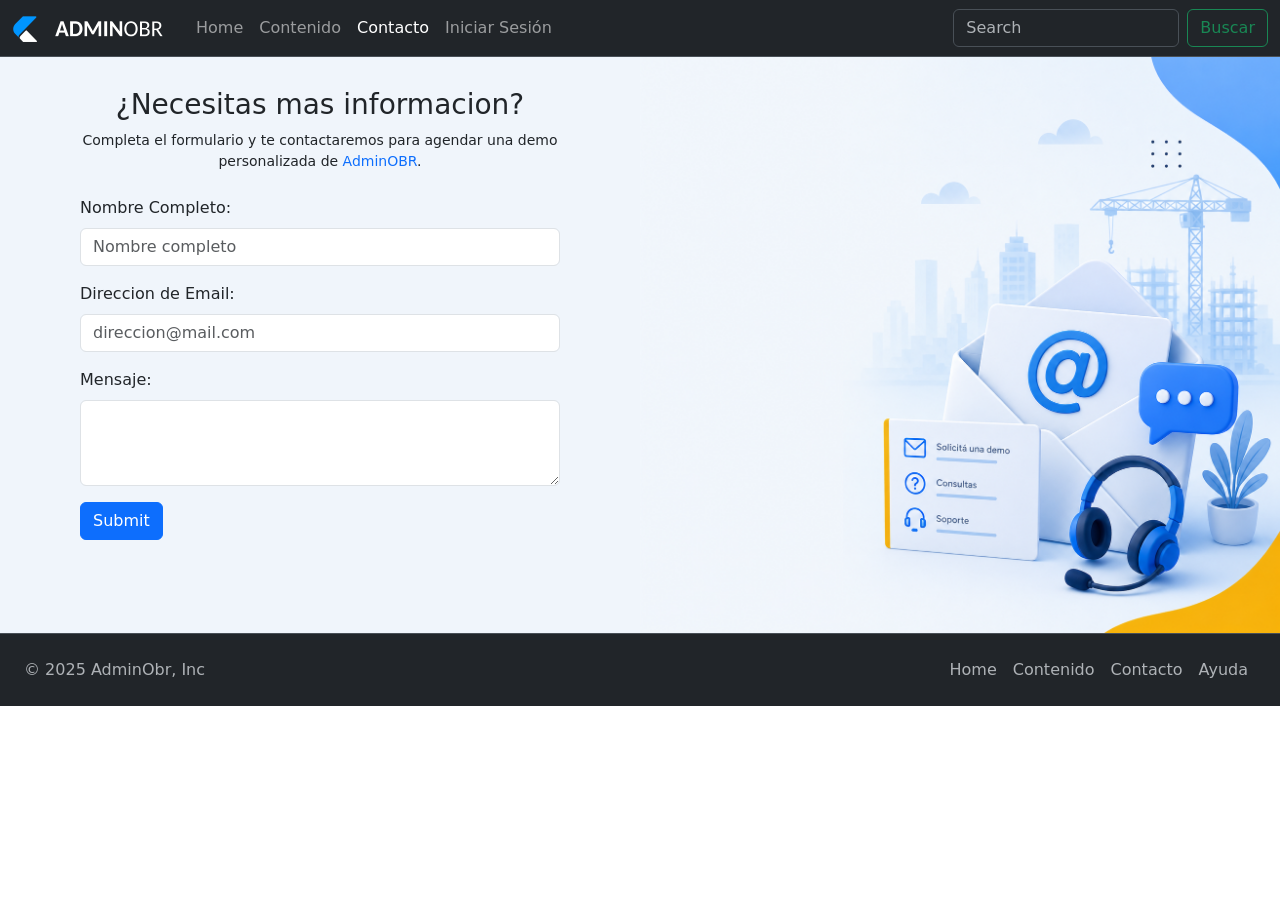
==== contacto.html @ 95350def "agrego páginas contacto y contenido, imágenes y actualizo index.html" ====
<!DOCTYPE html>
<html lang="es">

<head>
    <meta charset="UTF-8">
    <meta name="viewport" content="width=device-width, initial-scale=1.0">
    <meta name="description" content="Una página sobre tecnología">
    <meta name="keywords" content="app, android">
    <meta name="author" content="Walter Sebastian Paul">
    <title>AdminOBR - Contacto</title>
    <link rel="stylesheet" href="css/contacto.css">
    <link href="https://adminobr.com/assets/media/app/favicon.ico" rel="shortcut icon">
    <link href="https://cdn.jsdelivr.net/npm/bootstrap@5.3.8/dist/css/bootstrap.min.css" rel="stylesheet" integrity="sha384-sRIl4kxILFvY47J16cr9ZwB07vP4J8+LH7qKQnuqkuIAvNWLzeN8tE5YBujZqJLB" crossorigin="anonymous">
</head>

<body>

    <div class="contenedor-principal container-fluid px-0">
        <header>
            <nav class="navbar navbar-expand-lg bg-dark border-bottom border-body fixed-top" data-bs-theme="dark">
                <div class="container-fluid">
                    <a class="navbar-brand" href="#">
                        <img src="img/adminobr_logo.png" alt="Logo AdminObr Menu" width="160" class="d-inline-block align-text-top"></a>
                    <button class="navbar-toggler" type="button" data-bs-toggle="collapse" data-bs-target="#navbarSupportedContent" aria-controls="navbarSupportedContent" aria-expanded="false" aria-label="Toggle navigation">
                    <span class="navbar-toggler-icon"></span>
                    </button>
                    <div class="collapse navbar-collapse" id="navbarSupportedContent">
                        <ul class="navbar-nav me-auto mb-2 mb-lg-0">
                            <li class="nav-item">
                            <a class="nav-link" aria-current="page" href="index.html">Home</a>
                            </li>
                            <li class="nav-item">
                            <a class="nav-link" href="contenido.html">Contenido</a>
                            </li>
                            <li class="nav-item">
                            <a class="nav-link active" href="contacto.html">Contacto</a>
                            </li>
                            <li class="nav-item">
                            <a class="nav-link login" href="https://adminobr.com/sign-in" target="_blank">Iniciar Sesión</a>
                            </li>    
                        </ul>
                        
                        <form class="d-flex" role="search">
                            <input class="form-control me-2" type="search" placeholder="Search" aria-label="Search"/>
                            <button class="btn btn-outline-success" type="submit">Buscar</button>
                        </form>
                    </div>
                </div>
            </nav>
        </header>
    
        <main class="contenedor container-fluid px-0">
            <div class="left">
                <section class="titulo-principal text-center">
                    <h3 class="titulo">
                        ¿Necesitas mas informacion? 
                    </h3>

                    <h3 class="titulo-alt">
                        Formulario de contacto 
                    </h3>

                    <p class="parrafo mb-4">
                        Completa el formulario y te contactaremos para agendar una demo 
                        personalizada de <span class="text-primary">AdminOBR</span>.
                    </p>

                    <p class="parrafo-alt mb-4">
                        Completa el formulario y nos contactaremos contigo.
                    </p>
                </section>

                <form action="">
                    <div class="mb-3">
                        <label for="formControlInputNombre" class="form-label">Nombre Completo:</label>
                        <input type="email" class="form-control" id="formControlInputNombre" placeholder="Nombre completo">
                    </div>
                    <div class="mb-3">
                        <label for="formControlInputEmail" class="form-label">Direccion de Email:</label>
                        <input type="email" class="form-control" id="formControlInputEmail" placeholder="direccion@mail.com">
                    </div>
                    <div class="mb-3">
                        <label for="formControlTextarea" class="form-label">Mensaje:</label>
                        <textarea class="form-control" id="formControlTextarea" rows="3"></textarea>
                    </div>
                    <input class="btn btn-primary" type="submit" value="Submit">
                </form>

            </div>

            <div class="rigth">
                <img src="img/banner-contacto.png" alt="Banner de Contacto">
            </div>
        </main>

        
        <footer class="d-flex flex-wrap bg-dark justify-content-between align-items-center py-3 px-4 border-top"  data-bs-theme="dark"> 
            <p class="col-md-6 mb-0 text-body-secondary">
                © 2025 <a href="https://adminobr.com/" target="_blank" class="text-body-secondary">AdminObr</a>, Inc
            </p> 
            <ul class="nav col-md-6 justify-content-end"> 
                <li class="nav-item"><a href="index.html" class="nav-link px-2 text-body-secondary">Home</a></li> 
                <li class="nav-item"><a href="contenido.html" class="nav-link px-2 text-body-secondary">Contenido</a></li> 
                <li class="nav-item"><a href="contacto.html" class="nav-link px-2 text-body-secondary">Contacto</a></li> 
                <li class="nav-item"><a href="ayuda.html" class="nav-link px-2 text-body-secondary">Ayuda</a></li> 
            </ul> 
        </footer>

    </div>

    <script src="https://cdn.jsdelivr.net/npm/bootstrap@5.3.8/dist/js/bootstrap.bundle.min.js" integrity="sha384-FKyoEForCGlyvwx9Hj09JcYn3nv7wiPVlz7YYwJrWVcXK/BmnVDxM+D2scQbITxI" crossorigin="anonymous"></script>

</body>

</html>
---- css/contacto.css ----
a {
    text-decoration: none !important;
}
    
/*ul li .login {
    color: rgb(1, 112, 191);
}*/

.contenedor-principal {
    background-color: #f0f5fb;
    /*padding-top: 48px;*/
}

main {
    padding: 48px 120px 0 120px;
}

section.titulo-principal {
    margin-bottom: 24px;
}

.contenedor {
    display: grid;
    grid-template-columns: repeat(2, 1fr);
    grid-template-rows: auto;
    margin: auto 0px;
    gap: 0px;
}

.contenedor .rigth img {
    width: 100%;
    height: 100%;
}

.contenedor .left {
    padding: 40px 80px;
    width: 100%;
    height: 100%;
}

.left p.parrafo, .left p.parrafo-alt {
    font-size: 14px;
}

.titulo, .parrafo {
    display: block;
}

.titulo-alt, .parrafo-alt {
    display: none;
}

/* MEDIA QUERIES */
@media (max-width: 1024px) {
    main {
        padding: 40px 80px 0 80px;
    }

    .contenedor {
        display: block;
    }

    .contenedor .rigth {
        display: none;
    }

    .titulo, .parrafo {
        display: none;
    }

    .left p.parrafo, .left p.parrafo-alt {
        font-size: 14px;
    }

    .titulo-alt, .parrafo-alt {
        display: block;
    }

    .contenedor .left {
        padding: 40px 40px;
        width: 100%;
        height: 100%;
    }
}

@media (min-width: 1024px) {
    .contenedor-modulos .item:hover {
        scale: 1.15;
    }
}

@media (max-width: 768px) {
    main {
        padding: 40px 40px 0 40px;
    }

    header .container-fluid footer {
        width: 768px;
    }

    .contenedor {
        display: block;
    }

    .left p.parrafo, .left p.parrafo-alt {
        font-size: 16px;
    }

    .titulo, .parrafo {
        display: none;
    }

    .titulo-alt, .parrafo-alt {
        display: block;
    }

    footer {
        text-align: center !important;
        justify-content: center !important;
    }

    footer > * {
        width: 100% !important;
    }

    footer ul.nav  {
        width: 100% !important;
        justify-content: center !important;
    }

    .contenedor .left {
        padding: 40px 40px;
        width: 100%;
        height: 100%;
    }

}
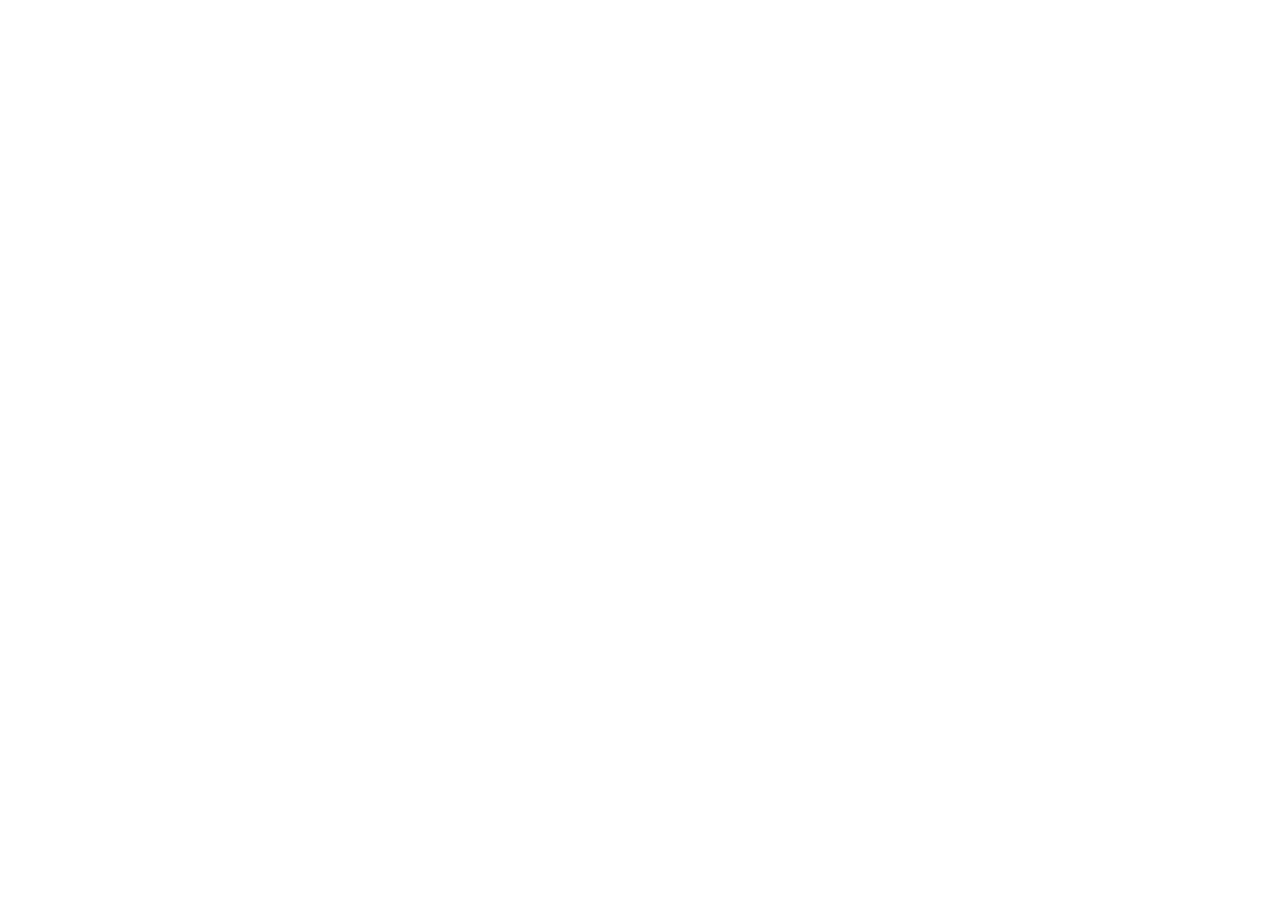
==== commit 8f82be74: "Subo los archivos a github" ====
--- a/contacto.html
+++ b/contacto.html
@@ -16,95 +16,7 @@
 <body>
 
     <div class="contenedor-principal container-fluid px-0">
-        <header>
-            <nav class="navbar navbar-expand-lg bg-dark border-bottom border-body fixed-top" data-bs-theme="dark">
-                <div class="container-fluid">
-                    <a class="navbar-brand" href="#">
-                        <img src="img/adminobr_logo.png" alt="Logo AdminObr Menu" width="160" class="d-inline-block align-text-top"></a>
-                    <button class="navbar-toggler" type="button" data-bs-toggle="collapse" data-bs-target="#navbarSupportedContent" aria-controls="navbarSupportedContent" aria-expanded="false" aria-label="Toggle navigation">
-                    <span class="navbar-toggler-icon"></span>
-                    </button>
-                    <div class="collapse navbar-collapse" id="navbarSupportedContent">
-                        <ul class="navbar-nav me-auto mb-2 mb-lg-0">
-                            <li class="nav-item">
-                            <a class="nav-link" aria-current="page" href="index.html">Home</a>
-                            </li>
-                            <li class="nav-item">
-                            <a class="nav-link" href="contenido.html">Contenido</a>
-                            </li>
-                            <li class="nav-item">
-                            <a class="nav-link active" href="contacto.html">Contacto</a>
-                            </li>
-                            <li class="nav-item">
-                            <a class="nav-link login" href="https://adminobr.com/sign-in" target="_blank">Iniciar Sesión</a>
-                            </li>    
-                        </ul>
-                        
-                        <form class="d-flex" role="search">
-                            <input class="form-control me-2" type="search" placeholder="Search" aria-label="Search"/>
-                            <button class="btn btn-outline-success" type="submit">Buscar</button>
-                        </form>
-                    </div>
-                </div>
-            </nav>
-        </header>
-    
-        <main class="contenedor container-fluid px-0">
-            <div class="left">
-                <section class="titulo-principal text-center">
-                    <h3 class="titulo">
-                        ¿Necesitas mas informacion? 
-                    </h3>
-
-                    <h3 class="titulo-alt">
-                        Formulario de contacto 
-                    </h3>
-
-                    <p class="parrafo mb-4">
-                        Completa el formulario y te contactaremos para agendar una demo 
-                        personalizada de <span class="text-primary">AdminOBR</span>.
-                    </p>
-
-                    <p class="parrafo-alt mb-4">
-                        Completa el formulario y nos contactaremos contigo.
-                    </p>
-                </section>
-
-                <form action="">
-                    <div class="mb-3">
-                        <label for="formControlInputNombre" class="form-label">Nombre Completo:</label>
-                        <input type="email" class="form-control" id="formControlInputNombre" placeholder="Nombre completo">
-                    </div>
-                    <div class="mb-3">
-                        <label for="formControlInputEmail" class="form-label">Direccion de Email:</label>
-                        <input type="email" class="form-control" id="formControlInputEmail" placeholder="direccion@mail.com">
-                    </div>
-                    <div class="mb-3">
-                        <label for="formControlTextarea" class="form-label">Mensaje:</label>
-                        <textarea class="form-control" id="formControlTextarea" rows="3"></textarea>
-                    </div>
-                    <input class="btn btn-primary" type="submit" value="Submit">
-                </form>
-
-            </div>
-
-            <div class="rigth">
-                <img src="img/banner-contacto.png" alt="Banner de Contacto">
-            </div>
-        </main>
-
         
-        <footer class="d-flex flex-wrap bg-dark justify-content-between align-items-center py-3 px-4 border-top"  data-bs-theme="dark"> 
-            <p class="col-md-6 mb-0 text-body-secondary">
-                © 2025 <a href="https://adminobr.com/" target="_blank" class="text-body-secondary">AdminObr</a>, Inc
-            </p> 
-            <ul class="nav col-md-6 justify-content-end"> 
-                <li class="nav-item"><a href="index.html" class="nav-link px-2 text-body-secondary">Home</a></li> 
-                <li class="nav-item"><a href="contenido.html" class="nav-link px-2 text-body-secondary">Contenido</a></li> 
-                <li class="nav-item"><a href="contacto.html" class="nav-link px-2 text-body-secondary">Contacto</a></li> 
-                <li class="nav-item"><a href="ayuda.html" class="nav-link px-2 text-body-secondary">Ayuda</a></li> 
-            </ul> 
-        </footer>
 
     </div>
 
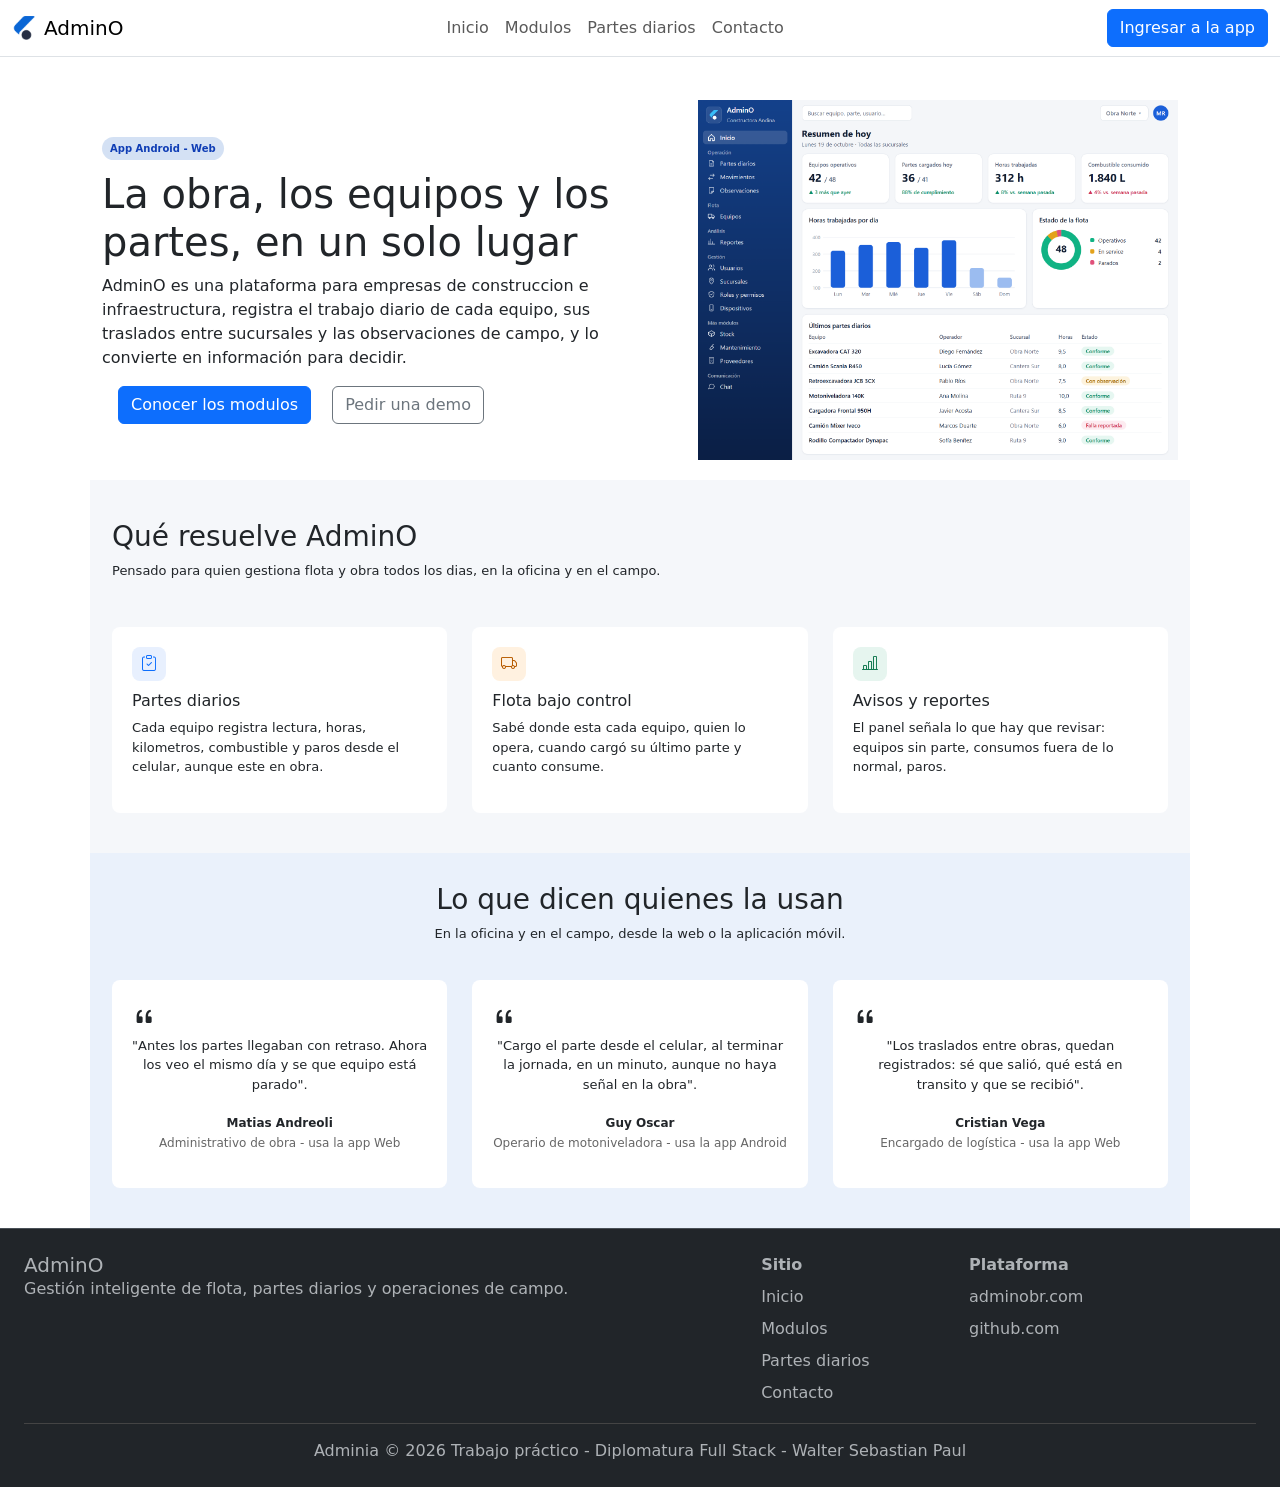
==== commit 0b50ab6f: "Update repositorio" ====
--- a/contacto.html
+++ b/contacto.html
@@ -7,16 +7,198 @@
     <meta name="description" content="Una página sobre tecnología">
     <meta name="keywords" content="app, android">
     <meta name="author" content="Walter Sebastian Paul">
-    <title>AdminOBR - Contacto</title>
-    <link rel="stylesheet" href="css/contacto.css">
-    <link href="https://adminobr.com/assets/media/app/favicon.ico" rel="shortcut icon">
+    <title>AdminO - Contacto</title>
+    <link rel="stylesheet" href="css/index.css">
+    <link href="favicon.ico" rel="shortcut icon">
     <link href="https://cdn.jsdelivr.net/npm/bootstrap@5.3.8/dist/css/bootstrap.min.css" rel="stylesheet" integrity="sha384-sRIl4kxILFvY47J16cr9ZwB07vP4J8+LH7qKQnuqkuIAvNWLzeN8tE5YBujZqJLB" crossorigin="anonymous">
+    <link rel="stylesheet" href="https://cdn.jsdelivr.net/npm/bootstrap-icons@1.11.3/font/bootstrap-icons.min.css">
 </head>
 
 <body>
 
     <div class="contenedor-principal container-fluid px-0">
-        
+        <header>
+            <nav class="navbar navbar-expand-lg bg-lght border-bottom border-body fixed-top" data-bs-theme="ligth">
+                <div class="container-fluid">
+                    <a class="navbar-brand" href="#">
+                        <img src="img/admino_logo.png" alt="Logo AdminObr Menu" width="24" class="d-inline-block align-text-top me-2">AdminO</a>
+                    <button class="navbar-toggler" type="button" data-bs-toggle="collapse" data-bs-target="#navbarSupportedContent" aria-controls="navbarSupportedContent" aria-expanded="false" aria-label="Toggle navigation">
+                    
+                    </button>
+                    <div class="collapse navbar-collapse" id="navbarSupportedContent">
+                        <ul class="navbar-nav mx-auto mb-2 mb-lg-0">
+                            <li class="nav-item">
+                            <a class="nav-link" aria-current="page" href="index.html">Inicio</a>
+                            </li>
+                            <li class="nav-item">
+                            <a class="nav-link" href="modulos.html">Modulos</a>
+                            </li>
+                            <li class="nav-item">
+                            <a class="nav-link" href="partes_diarios.html">Partes diarios</a>
+                            </li>
+                            <li class="nav-item">
+                            <a class="nav-link" href="contacto.html">Contacto</a>
+                            </li>
+                        </ul>
+                        
+                        <a class="btn btn btn-primary d-lg-inline-block my-2 my-md-0 ms-md-3" href="https://adminobr.com/" target="_blank">Ingresar a la app</a>
+                    </div>
+                </div>
+            </nav>
+        </header>
+
+
+        <main>
+            <!-- ================= HERO ================= -->
+            <section class="hero">
+                <div class="wrapper hero__wrapper">
+                    <div>
+                        <span class="hero__label">
+                            App Android - Web
+                        </span>
+
+                        <h1 class="hero__title">
+                        La obra, los equipos y los partes, <span class="hero__highlight">en un solo lugar</span>
+                        </h1>
+
+                        <p class="hero__text">
+                        AdminO es una plataforma para empresas de construccion e infraestructura, registra el trabajo diario de cada equipo, sus traslados entre sucursales y las observaciones de campo, y lo convierte en información para decidir.
+                        </p>
+
+                        <a class="btn btn btn-primary d-lg-inline-block my-2 my-md-0 ms-md-3" href="modulos.html">Conocer los modulos</a>
+                        <a class="btn btn btn-outline-secondary d-lg-inline-block my-2 my-md-0 ms-md-3" href="#">Pedir una demo</a>
+                    </div>
+                    <div class="hero__image">
+                        <img src="img/admino_hero.png" alt="Imagen de la app AdminO" class="hero__img">
+                    </div>
+                </div>
+            </section>
+
+            <!-- ================= QUE RESUELVE ================= -->
+            <section class="resolve">
+                <div class="wrapper resolve__wrapper">
+                    <div class="resolve__text-box">
+                        <h3 class="resolve__title">
+                        Qué resuelve AdminO
+                        </h3>
+
+                        <p class="resolve__text">
+                        Pensado para quien gestiona flota y obra todos los dias, en la oficina y en el campo.
+                        </p>
+
+                    </div>
+                    <div class="resolve__cards">
+                        <div class="resolve__card">
+                            <span class="resolve__icon-box partes">
+                                <i class="bi bi-clipboard-check"></i>
+                            </span>
+                            <h6 class="resolve__title">Partes diarios</h6>
+                            <p class="resolve__text">Cada equipo registra lectura, horas, kilometros, combustible y paros desde el celular, aunque este en obra.</p>
+                        </div>
+                        <div class="resolve__card">
+                            <span class="resolve__icon-box flota">
+                                <i class="bi bi-truck"></i>
+                            </span>
+                            <h6 class="resolve__title">Flota bajo control</h6>
+                            <p class="resolve__text">Sabé donde esta cada equipo, quien lo opera, cuando cargó su último parte y cuanto consume.</p>
+                        </div>
+                        <div class="resolve__card">
+                            <span class="resolve__icon-box reportes">
+                                <i class="bi bi-bar-chart-line"></i>
+                            </span>
+                            <h6 class="resolve__title">Avisos y reportes</h6>
+                            <p class="resolve__text">El panel señala lo que hay que revisar: equipos sin parte, consumos fuera de lo normal, paros.</p>
+                        </div>
+                    </div>
+                </div>
+            </section>
+
+            <!-- ================= QUE DICEN LOS USUARIOS ================= -->
+            <section class="testimonials">
+                <div class="wrapper testimonials__wrapper">
+                    <div class="testimonials__text-box">
+                        <h3 class="testimonials__title">
+                        Lo que dicen quienes la usan
+                        </h3>
+
+                        <p class="testimonials__text">
+                        En la oficina y en el campo, desde la web o la aplicación móvil.
+                        </p>
+
+                    </div>
+                    <div class="testimonials__cards">
+                        <div class="testimonials__card">
+                            <span class="testimonials__icon-box partes">
+                                <i class="bi bi-quote"></i>
+                            </span>
+                            <p class="testimonials__text">"Antes los partes llegaban con retraso. Ahora los veo el mismo día y se que equipo está parado".</p>
+                            <div class="testimonials__author">
+                                <strong class="testimonials__name">Matias Andreoli</strong>
+                                <p class="testimonials__role">Administrativo de obra - usa la app Web</p>
+                            </div>
+                        </div>
+                        <div class="testimonials__card">
+                            <span class="testimonials__icon-box flota">
+                                <i class="bi bi-quote"></i>
+                            </span>
+                            <p class="testimonials__text">"Cargo el parte desde el celular, al terminar la jornada, en un minuto, aunque no haya señal en la obra".</p>
+                            <div class="testimonials__author">
+                                <strong class="testimonials__name">Guy Oscar</strong>
+                                <p class="testimonials__role">Operario de motoniveladora - usa la app Android</p>
+                            </div>
+                        </div>
+                        <div class="testimonials__card">
+                            <span class="testimonials__icon-box reportes">
+                                <i class="bi bi-quote"></i>
+                            </span>
+                            <p class="testimonials__text">"Los traslados entre obras, quedan registrados: sé que salió, qué está en transito y que se recibió".</p>
+                            <div class="testimonials__author">
+                                <strong class="testimonials__name">Cristian Vega</strong>
+                                <p class="testimonials__role">Encargado de logística - usa la app Web</p>
+                            </div>
+                        </div>
+                    </div>
+                </div>
+            </section>
+        </main>
+            
+
+        <footer class="footer p-4 border-top bg-dark" data-bs-theme="dark">
+            <div class="footer-col-1">
+                <h5 class="mb-0 text-body-secondary">
+                    <a href="https://adminobr.com/" target="_blank" class="text-body-secondary">AdminO</a>
+                </h5>
+                <p class="mb-0 text-body-secondary">
+                    Gestión inteligente de flota, partes diarios y operaciones de campo.
+                </p>
+            </div>
+
+            <div class="footer-col-2">
+                <p class="mb-2 fw-bold text-body-secondary">
+                    Sitio
+                </p>
+                <ul class="footer-links list-unstyled d-flex flex-column gap-2 ps-0 mb-2"> 
+                    <li class="nav-item"><a href="index.html" class="nav-link text-body-secondary">Inicio</a></li> 
+                    <li class="nav-item"><a href="modulos.html" class="nav-link text-body-secondary">Modulos</a></li> 
+                    <li class="nav-item"><a href="partes_diarios.html" class="nav-link text-body-secondary">Partes diarios</a></li> 
+                    <li class="nav-item"><a href="contacto.html" class="nav-link text-body-secondary">Contacto</a></li> 
+                </ul>
+            </div>
+
+            <div class="footer-col-3 ps-3">
+                <p class="mb-2 fw-bold text-body-secondary">
+                    Plataforma
+                </p>
+                <ul class="footer-links list-unstyled d-flex flex-column gap-2 pl-0 mb-2"> 
+                    <li class="nav-item"><a href="https://adminobr.com/" target="_blank" class="nav-link text-body-secondary">adminobr.com</a></li> 
+                    <li class="nav-item"><a href="https://github.com/waltersebastianpaul/fullstack-tp1" target="_blank" class="nav-link text-body-secondary">github.com</a></li> 
+                </ul>
+            </div>
+            
+            <p class="footer-copy text-body-secondary">
+                <a href="https://adminobr.com/" target="_blank" class="text-body-secondary">Adminia</a> © 2026 Trabajo práctico - Diplomatura Full Stack - Walter Sebastian Paul
+            </p>
+        </footer>
 
     </div>
 
--- a/css/index.css
+++ b/css/index.css
@@ -0,0 +1,305 @@
+/* =========================================================
+  VARIABLES
+========================================================= */
+:root {
+  --color-blue: #0F3DB5;
+  --color-light_bg: #D4E1F4;
+  --color-orange: #F2683C;
+  --color-black: #12161F;
+  --color-light: #F4F7FE;
+  --color-gray: #948E9B;
+  --color-white: #FFFFFF;
+  --color-border: #DDE3F3;
+
+  --font-main: "Poppins", Arial, sans-serif;
+
+  --max-width: 1100px;
+  --radius: 8px;
+  --space-section: 80px;
+}
+
+
+/* =========================================================
+  RESET BÁSICO
+========================================================= */
+* {
+  margin: 0;
+  padding: 0;
+  box-sizing: border-box;
+}
+
+body {
+  padding-top: 80px;
+  font-family: var(--font-main);
+  color: var(--color-black);
+  background-color: var(--color-white);
+  line-height: 1.5;
+}
+
+.navbar-brand {
+    display: flex;
+    align-items: center;
+}
+
+.navbar-brand__text p {
+    margin: 0;
+    font-size: 9px;
+    color: #777;
+}
+
+.navbar-brand__text strong {
+    display: block;
+    font-size: 18px;
+    line-height: 1;
+    font-weight: 600;
+}
+
+.nav-link.active {
+    font-weight: 600;
+    color: var(--color-blue) !important;
+}
+
+.wrapper {
+  width: 95%;
+  max-width: var(--max-width);
+  margin: 0 auto;
+}
+
+.hero__wrapper {
+  display: flex;
+  align-items: center;
+  justify-content: space-between;
+  gap: 10px;
+  padding: 20px 12px;
+}
+
+.hero__wrapper > div {
+    flex: 1;
+    min-width: 0;
+}
+
+.hero__label {
+    display: inline-block;
+    font-size: 10px;
+    font-weight: 600;
+    color: var(--color-blue);
+    background-color: var(--color-light_bg);
+    padding: 4px 8px;
+    border-radius: 14px;
+    margin-bottom: 10px;
+
+}
+
+.hero__image {
+    display: flex;
+    justify-content: flex-end;
+}
+
+.hero__img {
+    max-width: 90%;
+    height: auto;
+}
+
+.resolve__wrapper {
+    display: flex;
+    flex-direction: column;
+    background-color: #f5f7fa;
+    gap: 10px;
+    padding: 30px 12px;
+}
+
+.resolve__text-box {
+    flex: 1;
+    min-width: 0;
+    margin: 10px;
+}
+
+.resolve__text-box > p {
+    font-size: 13px;
+}
+
+.resolve__card > p {
+    font-size: 13px;
+}
+
+.resolve__cards {
+    display: flex;
+    gap: 5px;
+    flex-wrap: wrap;
+}
+
+.resolve__card {
+    flex: 1;
+    min-width: 0;
+    padding: 20px;
+    margin: 10px;
+    border-radius: 8px;
+    background-color: #fff;
+}
+
+.resolve__icon-box {
+    display: flex;
+    align-items: center;
+    justify-content: center;
+    width: 34px;
+    height: 34px;
+    background-color: #e8f0fe;
+    border-radius: 8px;
+    color: #0d6efd;
+    font-size: 16px;
+    margin-bottom: 10px;
+}
+
+.resolve__icon-box.partes {
+    background-color: #e8f0fe;
+    color: #0d6efd;
+}
+
+.resolve__icon-box.flota {
+    background-color: #fff1e0;
+    color: #b85c00;
+}
+
+.resolve__icon-box.reportes {
+    background-color: #e6f5ef;
+    color: #147a52;
+}
+
+
+/* TESTIMONIALES */
+.testimonials__wrapper {
+    display: flex;
+    flex-direction: column;
+    background-color: #eaf1fb;
+    text-align: center;
+    justify-content: space-between;
+    gap: 10px;
+    padding: 30px 12px;
+}
+
+.testimonials__cards {
+    display: flex;
+    gap: 5px;
+    flex-wrap: wrap;
+}
+
+.testimonials__card {
+    flex: 1;
+    min-width: 0;
+    padding: 20px;
+    margin: 10px;
+    border-radius: 8px;
+    background-color: #fff;
+}
+
+.testimonials__icon-box {
+    display: flex;
+    align-items: start;
+    font-size: 24px;
+}
+
+.testimonials__text {
+    font-size: 13px;
+    /*margin-bottom: 10px;*/
+}
+
+.testimonials__name {
+    font-size: 12px;
+    font-weight: bold;
+}
+
+.testimonials__role {
+    font-size: 12px;
+    color: #666;
+}
+
+.testimonials__card {
+    flex: 1;
+    min-width: 0;
+    padding: 20px;
+    margin: 10px;
+    border-radius: 8px;
+    background-color: #fff;
+}
+
+.banner_contact__wrapper {
+    display: flex;
+    background-color: #f1f6fc;
+    text-align: center;
+    gap: 10px;
+    padding: 30px 12px;
+}
+
+.banner__contact {
+    padding: 20px;
+    margin: 10px;
+    width: 100%;
+    border-radius: 8px;
+    background-color: #0e2c60;
+}
+
+.banner__title {
+    font-size: 1.2rem;
+    font-weight: 600;
+    margin-bottom: 10px;
+    text-align: left;
+    color: var(--color-white);
+}
+
+.banner__contact p {
+    font-size: 13px;
+    text-align: left;
+    color: var(--color-white);
+}
+
+.banner__contact a {
+    text-decoration: none;
+    color: var(--color-blue);
+    font-weight: 600;
+}
+
+.banner__contact-content {
+    display: flex;
+    align-items: center;
+    justify-content: space-between;
+    gap: 24px;
+}
+
+.banner__contact-content {
+    font-size: 13px;
+}
+
+.footer {
+    display: grid;
+    grid-template-columns: 6fr 1.5fr 2.5fr;
+    gap: 10px;
+}
+
+.footer-copy {
+    grid-column: 1 / -1;
+    text-align: center;
+    margin-bottom: 0;
+    padding-top: 15px;
+    border-top: 1px solid #444;
+}
+
+.footer-copy a {
+    text-decoration: none;
+}
+
+.footer-col-1 a {
+    text-decoration: none;
+}
+
+/* =========================================================
+  UTILIDADES / COMPONENTES COMUNES
+========================================================= */
+.wrapper {
+  width: 90%;
+  max-width: var(--max-width);
+  margin: 0 auto;
+}
+
+
+
+
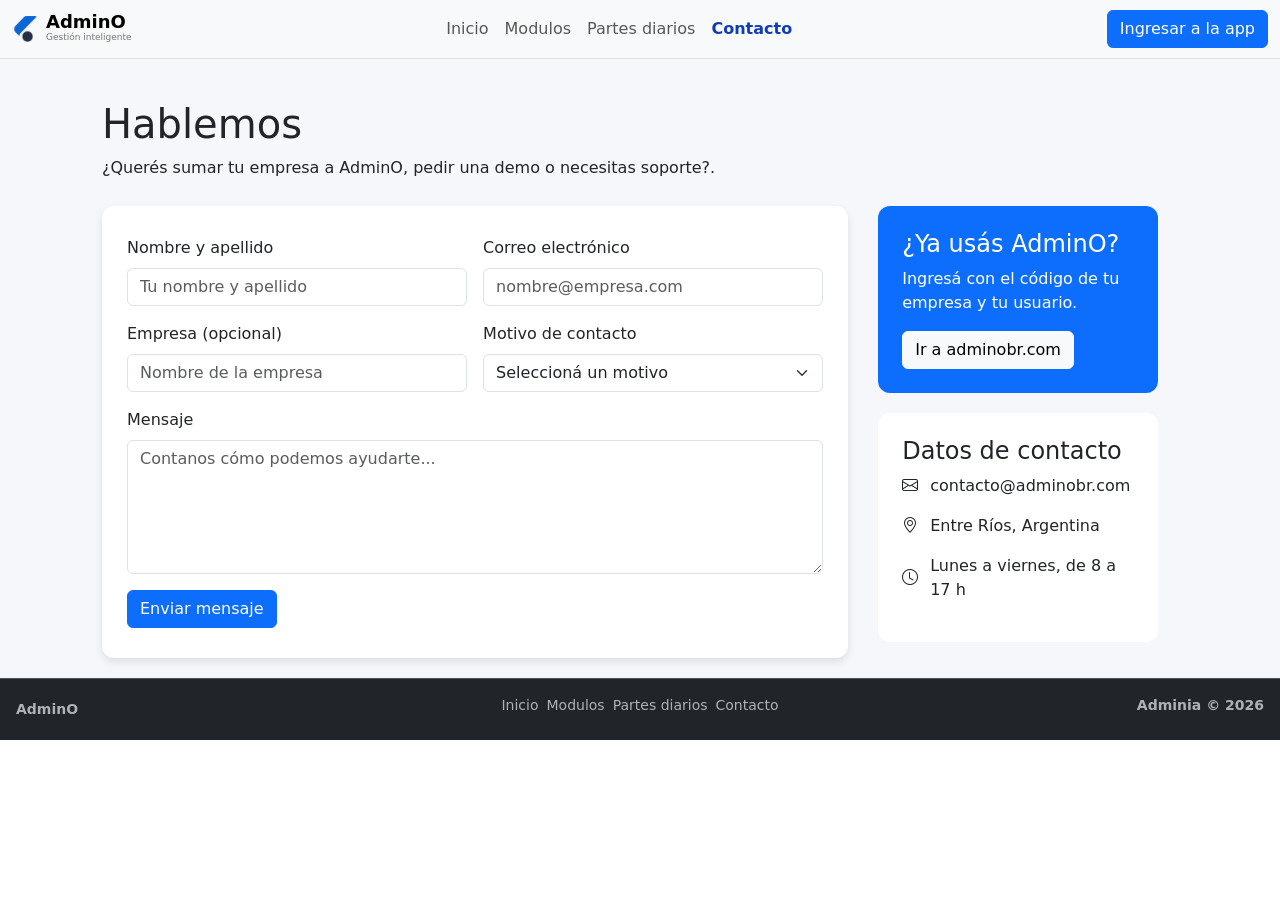
==== commit d517c404: "Finalizacion de pagina de contacto" ====
--- a/contacto.html
+++ b/contacto.html
@@ -8,7 +8,7 @@
     <meta name="keywords" content="app, android">
     <meta name="author" content="Walter Sebastian Paul">
     <title>AdminO - Contacto</title>
-    <link rel="stylesheet" href="css/index.css">
+    <link rel="stylesheet" href="css/contacto.css">
     <link href="favicon.ico" rel="shortcut icon">
     <link href="https://cdn.jsdelivr.net/npm/bootstrap@5.3.8/dist/css/bootstrap.min.css" rel="stylesheet" integrity="sha384-sRIl4kxILFvY47J16cr9ZwB07vP4J8+LH7qKQnuqkuIAvNWLzeN8tE5YBujZqJLB" crossorigin="anonymous">
     <link rel="stylesheet" href="https://cdn.jsdelivr.net/npm/bootstrap-icons@1.11.3/font/bootstrap-icons.min.css">
@@ -18,11 +18,17 @@
 
     <div class="contenedor-principal container-fluid px-0">
         <header>
-            <nav class="navbar navbar-expand-lg bg-lght border-bottom border-body fixed-top" data-bs-theme="ligth">
+            <nav class="navbar navbar-expand-lg bg-light border-bottom border-body fixed-top" data-bs-theme="light">
                 <div class="container-fluid">
                     <a class="navbar-brand" href="#">
-                        <img src="img/admino_logo.png" alt="Logo AdminObr Menu" width="24" class="d-inline-block align-text-top me-2">AdminO</a>
-                    <button class="navbar-toggler" type="button" data-bs-toggle="collapse" data-bs-target="#navbarSupportedContent" aria-controls="navbarSupportedContent" aria-expanded="false" aria-label="Toggle navigation">
+                        <img src="img/admino_logo.png" alt="Logo AdminObr Menu" width="26" class="d-inline-block align-text-top me-2">
+                        <div class="navbar-brand__text">
+                            <strong>AdminO</strong>
+                            <p>Gestión inteligente</p>
+                        </div>
+                    </a>
+                    <button class="navbar-toggler" type="button" data-bs-toggle="collapse" data-bs-target="#navbarSupportedContent" aria-controls="navbarSupportedContent" aria-expanded="false" aria-label="Toggle navigation"
+                    href="https://adminobr.com/" target="_blank">
                     
                     </button>
                     <div class="collapse navbar-collapse" id="navbarSupportedContent">
@@ -37,7 +43,7 @@
                             <a class="nav-link" href="partes_diarios.html">Partes diarios</a>
                             </li>
                             <li class="nav-item">
-                            <a class="nav-link" href="contacto.html">Contacto</a>
+                            <a class="nav-link active" href="contacto.html">Contacto</a>
                             </li>
                         </ul>
                         
@@ -49,135 +55,133 @@
 
 
         <main>
-            <!-- ================= HERO ================= -->
-            <section class="hero">
-                <div class="wrapper hero__wrapper">
-                    <div>
-                        <span class="hero__label">
-                            App Android - Web
-                        </span>
-
-                        <h1 class="hero__title">
-                        La obra, los equipos y los partes, <span class="hero__highlight">en un solo lugar</span>
-                        </h1>
-
-                        <p class="hero__text">
-                        AdminO es una plataforma para empresas de construccion e infraestructura, registra el trabajo diario de cada equipo, sus traslados entre sucursales y las observaciones de campo, y lo convierte en información para decidir.
-                        </p>
-
-                        <a class="btn btn btn-primary d-lg-inline-block my-2 my-md-0 ms-md-3" href="modulos.html">Conocer los modulos</a>
-                        <a class="btn btn btn-outline-secondary d-lg-inline-block my-2 my-md-0 ms-md-3" href="#">Pedir una demo</a>
+            <div class="main__wrapper">
+    
+                <!-- ================= HERO ================= -->
+                <section class="hero">
+                    <div class="wrapper hero__wrapper">
+                    
+                        <div class="hero__form-wrapper">
+            
+                            <h1 class="hero__title">
+                            Hablemos
+                            </h1>
+
+                            <p class="hero__text">
+                            ¿Querés sumar tu empresa a AdminO, pedir una demo o necesitas soporte?.
+                            </p>
+                    
+                        </div>
+
+                        <div class="hero__form-container">
+                            
+                            <form>
+                                <div class="row g-3">
+
+                                    <!-- Nombre y apellido -->
+                                    <div class="col-md-6">
+                                        <label for="nombre" class="form-label">Nombre y apellido</label>
+                                        <input type="text" class="form-control" id="nombre"
+                                            placeholder="Tu nombre y apellido" required>
+                                    </div>
+
+                                    <!-- Correo electrónico -->
+                                    <div class="col-md-6">
+                                        <label for="email" class="form-label">Correo electrónico</label>
+                                        <input type="email" class="form-control" id="email"
+                                            placeholder="nombre@empresa.com" required>
+                                    </div>
+
+                                    <!-- Empresa -->
+                                    <div class="col-md-6">
+                                        <label for="empresa" class="form-label">Empresa (opcional)</label>
+                                        <input type="text" class="form-control" id="empresa"
+                                            placeholder="Nombre de la empresa">
+                                    </div>
+
+                                    <!-- Motivo -->
+                                    <div class="col-md-6">
+                                        <label for="motivo" class="form-label">Motivo de contacto</label>
+                                        <select class="form-select" id="motivo" required>
+                                            <option value="" selected disabled>Seleccioná un motivo</option>
+                                            <option value="consulta">Quiero conocer AdminO</option>
+                                            <option value="demo">Solicitar una demostración</option>
+                                            <option value="soporte">Soporte</option>
+                                            <option value="otro">Otro</option>
+                                        </select>
+                                    </div>
+
+                                    <!-- Mensaje -->
+                                    <div class="col-12">
+                                        <label for="mensaje" class="form-label">Mensaje</label>
+                                        <textarea class="form-control" id="mensaje" rows="5"
+                                                placeholder="Contanos cómo podemos ayudarte..."
+                                                required></textarea>
+                                    </div>
+
+                                    <!-- Botón -->
+                                    <div class="col-12">
+                                        <button type="submit" class="btn btn-primary">
+                                            Enviar mensaje
+                                        </button>
+                                    </div>
+
+                                </div>
+                            </form>
+
+                        </div>
+
+                        
+                        <div class="contacto__aside">
+
+                            <div class="contacto__card contacto__card--destacada">
+                                <h4>¿Ya usás AdminO?</h4>
+
+                                <p>
+                                    Ingresá con el código de tu empresa y tu usuario.
+                                </p>
+
+                                <a href="https://adminobr.com/" target="_blank" class="btn btn-light">
+                                    Ir a adminobr.com
+                                </a>
+                            </div>
+
+                            <div class="contacto__card">
+                                <h4>Datos de contacto</h4>
+
+                                <div class="contacto__dato">
+                                    <i class="bi bi-envelope"></i>
+                                    <span>contacto@adminobr.com</span>
+                                </div>
+
+                                <div class="contacto__dato">
+                                    <i class="bi bi-geo-alt"></i>
+                                    <span>Entre Ríos, Argentina</span>
+                                </div>
+
+                                <div class="contacto__dato">
+                                    <i class="bi bi-clock"></i>
+                                    <span>Lunes a viernes, de 8 a 17 h</span>
+                                </div>
+                            </div>
+
+                        </div>
+
                     </div>
-                    <div class="hero__image">
-                        <img src="img/admino_hero.png" alt="Imagen de la app AdminO" class="hero__img">
-                    </div>
-                </div>
-            </section>
-
-            <!-- ================= QUE RESUELVE ================= -->
-            <section class="resolve">
-                <div class="wrapper resolve__wrapper">
-                    <div class="resolve__text-box">
-                        <h3 class="resolve__title">
-                        Qué resuelve AdminO
-                        </h3>
-
-                        <p class="resolve__text">
-                        Pensado para quien gestiona flota y obra todos los dias, en la oficina y en el campo.
-                        </p>
-
-                    </div>
-                    <div class="resolve__cards">
-                        <div class="resolve__card">
-                            <span class="resolve__icon-box partes">
-                                <i class="bi bi-clipboard-check"></i>
-                            </span>
-                            <h6 class="resolve__title">Partes diarios</h6>
-                            <p class="resolve__text">Cada equipo registra lectura, horas, kilometros, combustible y paros desde el celular, aunque este en obra.</p>
-                        </div>
-                        <div class="resolve__card">
-                            <span class="resolve__icon-box flota">
-                                <i class="bi bi-truck"></i>
-                            </span>
-                            <h6 class="resolve__title">Flota bajo control</h6>
-                            <p class="resolve__text">Sabé donde esta cada equipo, quien lo opera, cuando cargó su último parte y cuanto consume.</p>
-                        </div>
-                        <div class="resolve__card">
-                            <span class="resolve__icon-box reportes">
-                                <i class="bi bi-bar-chart-line"></i>
-                            </span>
-                            <h6 class="resolve__title">Avisos y reportes</h6>
-                            <p class="resolve__text">El panel señala lo que hay que revisar: equipos sin parte, consumos fuera de lo normal, paros.</p>
-                        </div>
-                    </div>
-                </div>
-            </section>
-
-            <!-- ================= QUE DICEN LOS USUARIOS ================= -->
-            <section class="testimonials">
-                <div class="wrapper testimonials__wrapper">
-                    <div class="testimonials__text-box">
-                        <h3 class="testimonials__title">
-                        Lo que dicen quienes la usan
-                        </h3>
-
-                        <p class="testimonials__text">
-                        En la oficina y en el campo, desde la web o la aplicación móvil.
-                        </p>
-
-                    </div>
-                    <div class="testimonials__cards">
-                        <div class="testimonials__card">
-                            <span class="testimonials__icon-box partes">
-                                <i class="bi bi-quote"></i>
-                            </span>
-                            <p class="testimonials__text">"Antes los partes llegaban con retraso. Ahora los veo el mismo día y se que equipo está parado".</p>
-                            <div class="testimonials__author">
-                                <strong class="testimonials__name">Matias Andreoli</strong>
-                                <p class="testimonials__role">Administrativo de obra - usa la app Web</p>
-                            </div>
-                        </div>
-                        <div class="testimonials__card">
-                            <span class="testimonials__icon-box flota">
-                                <i class="bi bi-quote"></i>
-                            </span>
-                            <p class="testimonials__text">"Cargo el parte desde el celular, al terminar la jornada, en un minuto, aunque no haya señal en la obra".</p>
-                            <div class="testimonials__author">
-                                <strong class="testimonials__name">Guy Oscar</strong>
-                                <p class="testimonials__role">Operario de motoniveladora - usa la app Android</p>
-                            </div>
-                        </div>
-                        <div class="testimonials__card">
-                            <span class="testimonials__icon-box reportes">
-                                <i class="bi bi-quote"></i>
-                            </span>
-                            <p class="testimonials__text">"Los traslados entre obras, quedan registrados: sé que salió, qué está en transito y que se recibió".</p>
-                            <div class="testimonials__author">
-                                <strong class="testimonials__name">Cristian Vega</strong>
-                                <p class="testimonials__role">Encargado de logística - usa la app Web</p>
-                            </div>
-                        </div>
-                    </div>
-                </div>
-            </section>
+                </section>
+
+            </div>
         </main>
             
-
-        <footer class="footer p-4 border-top bg-dark" data-bs-theme="dark">
+        <footer class="footer p-3 border-top bg-dark" data-bs-theme="dark">
             <div class="footer-col-1">
-                <h5 class="mb-0 text-body-secondary">
+                <p class="mb-0 fw-bold text-body-secondary">
                     <a href="https://adminobr.com/" target="_blank" class="text-body-secondary">AdminO</a>
-                </h5>
-                <p class="mb-0 text-body-secondary">
-                    Gestión inteligente de flota, partes diarios y operaciones de campo.
                 </p>
             </div>
 
             <div class="footer-col-2">
-                <p class="mb-2 fw-bold text-body-secondary">
-                    Sitio
-                </p>
-                <ul class="footer-links list-unstyled d-flex flex-column gap-2 ps-0 mb-2"> 
+                <ul class="footer-links list-unstyled d-flex flex-row gap-2 ps-0 mb-2"> 
                     <li class="nav-item"><a href="index.html" class="nav-link text-body-secondary">Inicio</a></li> 
                     <li class="nav-item"><a href="modulos.html" class="nav-link text-body-secondary">Modulos</a></li> 
                     <li class="nav-item"><a href="partes_diarios.html" class="nav-link text-body-secondary">Partes diarios</a></li> 
@@ -187,17 +191,9 @@
 
             <div class="footer-col-3 ps-3">
                 <p class="mb-2 fw-bold text-body-secondary">
-                    Plataforma
+                    Adminia © 2026
                 </p>
-                <ul class="footer-links list-unstyled d-flex flex-column gap-2 pl-0 mb-2"> 
-                    <li class="nav-item"><a href="https://adminobr.com/" target="_blank" class="nav-link text-body-secondary">adminobr.com</a></li> 
-                    <li class="nav-item"><a href="https://github.com/waltersebastianpaul/fullstack-tp1" target="_blank" class="nav-link text-body-secondary">github.com</a></li> 
-                </ul>
-            </div>
-            
-            <p class="footer-copy text-body-secondary">
-                <a href="https://adminobr.com/" target="_blank" class="text-body-secondary">Adminia</a> © 2026 Trabajo práctico - Diplomatura Full Stack - Walter Sebastian Paul
-            </p>
+            </div>
         </footer>
 
     </div>
--- a/css/contacto.css
+++ b/css/contacto.css
@@ -0,0 +1,235 @@
+/* =========================================================
+  VARIABLES
+========================================================= */
+:root {
+  --color-blue: #0F3DB5;
+  --color-light_bg: #D4E1F4;
+  --color-orange: #F2683C;
+  --color-black: #12161F;
+  --color-light: #F4F7FE;
+  --color-gray: #948E9B;
+  --color-white: #FFFFFF;
+  --color-border: #DDE3F3;
+
+  --font-main: "Poppins", Arial, sans-serif;
+
+  --max-width: 1100px;
+  --radius: 8px;
+  --space-section: 80px;
+}
+
+
+/* =========================================================
+  RESET BÁSICO
+========================================================= */
+* {
+  margin: 0;
+  padding: 0;
+  box-sizing: border-box;
+}
+
+body {
+  /*padding-top: 80px;*/
+  font-family: var(--font-main);
+  color: var(--color-black);
+  background-color: var(--color-white);
+  line-height: 1.5;
+}
+
+.navbar-brand {
+    display: flex;
+    align-items: center;
+}
+
+.navbar-brand__text p {
+    margin: 0;
+    font-size: 9px;
+    color: #777;
+}
+
+.navbar-brand__text strong {
+    display: block;
+    font-size: 18px;
+    line-height: 1;
+    font-weight: 600;
+}
+
+.nav-link.active {
+    font-weight: 600;
+    color: var(--color-blue) !important;
+}
+
+.wrapper {
+  width: 95%;
+  max-width: var(--max-width);
+  margin: 0 auto;
+}
+
+.main__wrapper {
+    background-color: #f5f7fa;
+    padding-top: 80px;
+}
+
+.hero__form-wrapper {
+    grid-column: 1 / -1;
+}
+
+.hero__form-container {
+    background-color: #fff;
+    padding: 30px 25px;
+    border-radius: 12px;
+    box-shadow: 0px 4px 8px rgba(0, 0, 0, 0.1);
+}
+
+.contacto__aside {
+    display: flex;
+    flex-direction: column;
+    padding: 0px 20px;
+    gap: 20px;
+}
+
+.contacto__card {
+    padding: 24px;
+    border-radius: 12px;
+    background-color: #fff;
+}
+
+.contacto__card--destacada {
+    background-color: #0d6efd;
+    color: #fff;
+}
+
+.contacto__dato {
+    display: flex;
+    align-items: center;
+    gap: 12px;
+    margin-bottom: 16px;
+}
+
+.hero__wrapper {
+  display: grid;
+  grid-template-columns: 7fr 3fr;
+  gap: 10px;
+  padding: 20px 12px;
+}
+
+.hero__breadcrumbs {
+    font-size: 13px;
+    color: #0F3DB5;
+}
+
+.hero__breadcrumb {
+    color: #12161F;
+    font-weight: 600;
+}
+
+.hero__wrapper > div {
+    flex: 1;
+    min-width: 0;
+}
+
+.hero__label {
+    display: inline-block;
+    font-size: 10px;
+    font-weight: 600;
+    color: var(--color-blue);
+    background-color: var(--color-light_bg);
+    padding: 4px 8px;
+    border-radius: 14px;
+    margin-bottom: 10px;
+
+}
+
+.hero__content {
+    /*display: flex;
+    flex-direction: column;
+    justify-content: center;*/
+    padding: 0px 30px;
+}
+
+.hero__image {
+    display: flex;
+    justify-content: flex-end;
+}
+
+.hero__img-partes {
+    max-width: 100%;
+    height: auto;
+}
+
+.resumen__cards {
+    background-color: #fff;
+    padding: 30px 25px;
+}
+
+resumen__card {
+    display: block;
+    
+}
+
+.resumen__title {
+    font-size: 12px;
+    font-weight: 600;
+    margin-bottom: 0px;
+}
+
+.resumen__text {
+    font-size: 16px;
+    color: #666;
+    margin-bottom: 15px;
+}
+
+.resumen__image {
+    width: 100%;
+    height: auto;
+    border-radius: 12px;
+}
+
+.footer {
+    display: grid;
+    grid-template-columns: 1fr auto 1fr;
+    align-items: center;
+    font-size: 14px;
+}
+
+.footer-col-1 {
+    justify-self: start;
+    
+}
+
+.footer-col-2 {
+    justify-self: center;
+}
+
+.footer-col-3 {
+    justify-self: end;
+}
+
+.footer-copy {
+    grid-column: 1 / -1;
+    text-align: center;
+    margin-bottom: 0;
+    padding-top: 15px;
+    border-top: 1px solid #444;
+}
+
+.footer-copy a {
+    text-decoration: none;
+}
+
+.footer-col-1 a {
+    text-decoration: none;
+}
+
+/* =========================================================
+  UTILIDADES / COMPONENTES COMUNES
+========================================================= */
+.wrapper {
+  width: 90%;
+  max-width: var(--max-width);
+  margin: 0 auto;
+}
+
+
+
+
